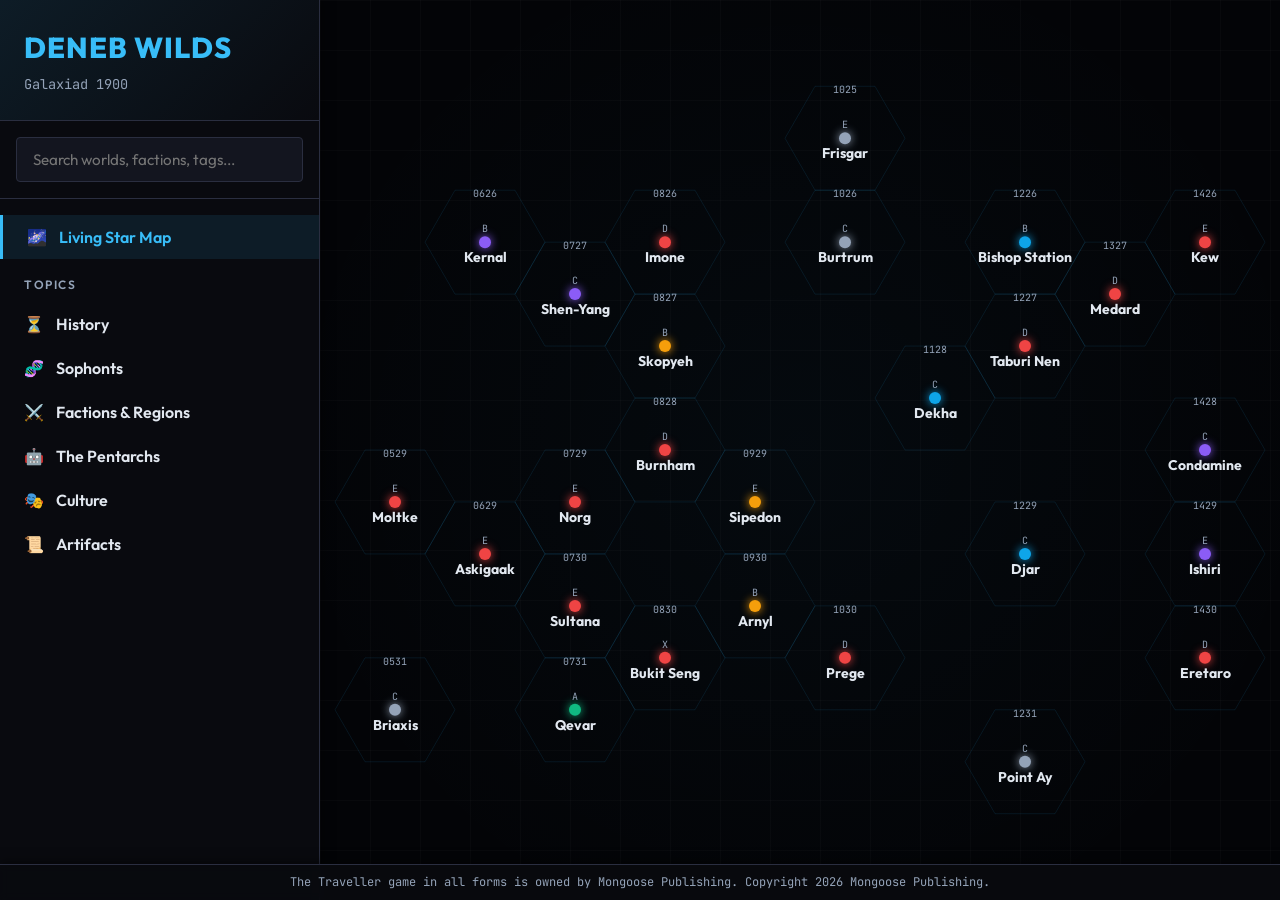
==== index.html @ 8410888a "Update menu behavior, potential fix for mobile scrolling issues" ====
<!DOCTYPE html>
<html lang="en">

<head>
  <meta charset="UTF-8">
  <meta name="viewport" content="width=device-width, initial-scale=1.0">
  <title>Deneb Wilds - Traveller RPG Setting</title>
  <meta name="description"
    content="A macro-level exploratory interface for the Deneb Wilds Galaxiad era setting in Traveller.">
  <link rel="stylesheet" href="css/styles.css">
  <link rel="preconnect" href="https://fonts.googleapis.com">
  <link rel="preconnect" href="https://fonts.gstatic.com" crossorigin>
  <link
    href="https://fonts.googleapis.com/css2?family=Outfit:wght@300;400;600;800&family=JetBrains+Mono:wght@400;700&display=swap"
    rel="stylesheet">
</head>

<body>
  <div id="app" class="app-container">

    <!-- Sidebar Navigation -->
    <nav class="sidebar" id="sidebar">
      <div class="sidebar-header">
        <h1>Deneb Wilds</h1>
        <p class="subtitle">Galaxiad 1900</p>
      </div>

      <div class="search-container">
        <input type="text" id="searchInput" placeholder="Search worlds, factions, tags...">
        <div id="searchResults" class="search-results hidden"></div>
      </div>

      <div class="nav-sections">
        <button class="nav-item active" data-view="map">
          <span class="icon">🌌</span> Living Star Map
        </button>

        <h3 class="nav-heading">Topics</h3>

        <div class="nav-group">
          <button class="nav-item" data-category="History">
            <span class="icon">⏳</span> History
          </button>
          <div class="nav-subitems hidden" id="nav-history"></div>
        </div>

        <div class="nav-group">
          <button class="nav-item" data-category="Sophont">
            <span class="icon">🧬</span> Sophonts
          </button>
          <div class="nav-subitems hidden" id="nav-sophont"></div>
        </div>

        <div class="nav-group">
          <button class="nav-item" data-category="Faction">
            <span class="icon">⚔️</span> Factions & Regions
          </button>
          <div class="nav-subitems hidden" id="nav-faction"></div>
        </div>

        <div class="nav-group">
          <button class="nav-item" data-category="Pentarchy">
            <span class="icon">🤖</span> The Pentarchs
          </button>
          <div class="nav-subitems hidden" id="nav-pentarchy"></div>
        </div>

        <div class="nav-group">
          <button class="nav-item" data-category="Culture">
            <span class="icon">🎭</span> Culture
          </button>
          <div class="nav-subitems hidden" id="nav-culture"></div>
        </div>

        <div class="nav-group">
          <button class="nav-item" data-category="Document">
            <span class="icon">📜</span> Artifacts
          </button>
          <div class="nav-subitems hidden" id="nav-document"></div>
        </div>
      </div>
    </nav>

    <!-- Main Content Area -->
    <main class="content-area">
      <!-- View: Map -->
      <div id="view-map" class="view active">
        <!-- The hex map will be rendered into this container by JS/D3 or Canvas -->
        <div id="map-container">
          <canvas id="hexMapCanvas"></canvas>
          <div id="distant-coreward" class="distant-block hidden">
            <h4>Coreward</h4>
            <div id="list-coreward" class="distant-list"></div>
          </div>
          <div id="distant-rimward" class="distant-block hidden">
            <h4>Rimward</h4>
            <div id="list-rimward" class="distant-list"></div>
          </div>
          <div id="distant-spinward" class="distant-block hidden">
            <h4>Spinward</h4>
            <div id="list-spinward" class="distant-list"></div>
          </div>
          <div id="distant-trailing" class="distant-block hidden">
            <h4>Trailing</h4>
            <div id="list-trailing" class="distant-list"></div>
          </div>
          <div id="map-overlay" class="map-overlay hidden">
            <!-- Used to display quick-ref for a world -->
          </div>
        </div>
      </div>

      <!-- View: Detail Pane -->
      <div id="view-detail" class="view hidden">
        <div class="detail-header">
          <button id="backToMapBtn" class="back-btn">← Back to Map</button>

        </div>
        <div id="detail-content" class="detail-content">
          <!-- Populated dynamically via JS -->
        </div>
      </div>
    </main>

    <!-- Microfilm Reader Modal -->
    <div id="microfilm-modal" class="microfilm-modal hidden">
      <div class="microfilm-backdrop" onclick="closeMicrofilm()"></div>
      <div class="microfilm-content">
        <div class="microfilm-header">
          <h2 id="microfilm-title">Document Title</h2>
          <button id="closeMicrofilmBtn" class="close-btn" onclick="closeMicrofilm()">&times;</button>
        </div>
        <div class="microfilm-body crt-effect" id="microfilm-body">
          <!-- Document content loaded here -->
        </div>
      </div>
    </div>

  </div>

  <!-- Audio Player Modal -->
  <div id="audio-modal" class="microfilm-modal hidden">
    <div class="microfilm-backdrop" onclick="closeAudioArchive()"></div>
    <div class="microfilm-content" style="max-width: 600px;">
      <div class="microfilm-header">
        <h2 id="audio-title">Audio Archive</h2>
        <button id="closeAudioBtn" class="close-btn" onclick="closeAudioArchive()">&times;</button>
      </div>
      <div class="microfilm-body crt-effect"
        style="padding: 2rem; display: flex; flex-direction: column; align-items: center; background-color: #000;">
        <canvas id="oscilloscope" width="500" height="200"
          style="width: 100%; border-radius: 4px; box-shadow: inset 0 0 10px rgba(0,255,0,0.2); margin-bottom: 2rem; background-color: #051005; border: 1px solid rgba(16, 185, 129, 0.3);"></canvas>
        <audio id="audio-player" controls
          style="width: 100%; filter: sepia(100%) hue-rotate(90deg) saturate(300%) contrast(150%);">
          Your browser does not support the audio element.
        </audio>
      </div>
    </div>
  </div>

  <script src="js/app.js"></script>
  <script src="js/map.js"></script>
  <script src="js/ui.js"></script>
  <script src="js/disclaimer.js"></script>
</body>

</html>
---- css/styles.css ----
:root {
    /* Color Palette - Premium Sci-Fi Dark Mode */
    --bg-dark: #090a0f;
    --bg-panel: #13151f;
    --bg-panel-hover: #1e2130;
    --border-color: #2a2e40;

    --text-main: #e2e8f0;
    --text-muted: #94a3b8;
    --text-accent: #38bdf8;

    --color-arnyl: #f59e0b;
    /* Amber/Orange */
    --color-qevar: #10b981;
    /* Emerald/Green */
    --color-dieback: #ef4444;
    /* Red */
    --color-independent: #8b5cf6;
    /* Purple */
    --color-dekha: #0ea5e9;
    /* Light Blue */
    --color-wild: #64748b;
    /* Gray */

    --font-main: 'Outfit', sans-serif;
    --font-mono: 'JetBrains Mono', monospace;

    --transition: all 0.2s ease;
}

* {
    box-sizing: border-box;
    margin: 0;
    padding: 0;
}

body {
    font-family: var(--font-main);
    background-color: var(--bg-dark);
    color: var(--text-main);
    line-height: 1.6;
    overflow: hidden;
    height: 100vh;
    height: 100dvh;
}

/* App Layout */
.app-container {
    display: flex;
    height: 100vh;
    height: 100dvh;
    width: 100vw;
}

/* Sidebar */
.sidebar {
    width: 320px;
    background-color: var(--bg-dark);
    border-right: 1px solid var(--border-color);
    display: flex;
    flex-direction: column;
    overflow-y: auto;
    box-shadow: 2px 0 10px rgba(0, 0, 0, 0.5);
    z-index: 200;
    padding-bottom: 40px;
}

.sidebar-header {
    padding: 1.5rem;
    background: linear-gradient(135deg, rgba(56, 189, 248, 0.1) 0%, rgba(0, 0, 0, 0) 100%);
    border-bottom: 1px solid var(--border-color);
}

.sidebar-header h1 {
    font-size: 1.8rem;
    font-weight: 800;
    color: var(--text-accent);
    letter-spacing: 1px;
    text-transform: uppercase;
}

.subtitle {
    color: var(--text-muted);
    font-family: var(--font-mono);
    font-size: 0.85rem;
    margin-top: 0.25rem;
}

/* Search */
.search-container {
    padding: 1rem;
    border-bottom: 1px solid var(--border-color);
    position: relative;
}

#searchInput {
    width: 100%;
    padding: 0.75rem 1rem;
    background-color: var(--bg-panel);
    border: 1px solid var(--border-color);
    border-radius: 4px;
    color: var(--text-main);
    font-family: var(--font-main);
    font-size: 0.95rem;
    transition: var(--transition);
}

#searchInput:focus {
    outline: none;
    border-color: var(--text-accent);
    box-shadow: 0 0 0 2px rgba(56, 189, 248, 0.2);
}

.search-results {
    position: absolute;
    top: 100%;
    left: 1rem;
    right: 1rem;
    background-color: var(--bg-panel);
    border: 1px solid var(--border-color);
    border-radius: 4px;
    max-height: 300px;
    overflow-y: auto;
    z-index: 50;
    box-shadow: 0 4px 12px rgba(0, 0, 0, 0.5);
}

.search-result-item {
    padding: 0.75rem 1rem;
    cursor: pointer;
    border-bottom: 1px solid var(--border-color);
    color: var(--text-main);
    transition: var(--transition);
    display: flex;
    align-items: center;
    gap: 0.5rem;
}

.search-result-item:last-child {
    border-bottom: none;
}

.search-result-item:hover {
    background-color: var(--bg-panel-hover);
    color: var(--text-accent);
}

/* Navigation Items */
.nav-sections {
    padding: 1rem 0;
}

.nav-heading {
    padding: 1rem 1.5rem 0.5rem;
    font-size: 0.75rem;
    text-transform: uppercase;
    letter-spacing: 1.5px;
    color: var(--text-muted);
    font-weight: 600;
}

.nav-item {
    width: 100%;
    text-align: left;
    background: none;
    border: none;
    padding: 0.75rem 1.5rem;
    color: var(--text-main);
    font-family: var(--font-main);
    font-size: 1rem;
    font-weight: 600;
    cursor: pointer;
    transition: var(--transition);
    display: flex;
    align-items: center;
    gap: 0.75rem;
}

.nav-item:hover {
    background-color: var(--bg-panel-hover);
    color: var(--text-accent);
}

.nav-item.active {
    background-color: rgba(56, 189, 248, 0.1);
    border-left: 3px solid var(--text-accent);
    color: var(--text-accent);
}

.nav-item.active-parent {
    border: 1px solid var(--text-accent);
    color: var(--text-accent);
    border-radius: 4px;
}

.nav-subitems {
    padding-left: 2.5rem;
    display: flex;
    flex-direction: column;
}

.nav-subitem {
    background: none;
    border: none;
    color: var(--text-muted);
    text-align: left;
    padding: 0.5rem 1rem;
    font-family: var(--font-main);
    cursor: pointer;
    font-size: 0.9rem;
    transition: var(--transition);
}

.nav-subitem:hover {
    color: var(--text-main);
    background-color: rgba(255, 255, 255, 0.05);
    border-radius: 4px;
}

.nav-subitem.active {
    color: var(--text-accent);
    background-color: rgba(56, 189, 248, 0.1);
    border-radius: 4px;
}

.hidden {
    display: none !important;
}

/* Main Content Area */
.content-area {
    flex: 1;
    position: relative;
    background-color: #030407;
    /* slight deeper black for the map area */
    background-image:
        radial-gradient(circle at 50% 50%, rgba(56, 189, 248, 0.03) 0%, transparent 80%),
        linear-gradient(rgba(255, 255, 255, 0.02) 1px, transparent 1px),
        linear-gradient(90deg, rgba(255, 255, 255, 0.02) 1px, transparent 1px);
    background-size: 100% 100%, 50px 50px, 50px 50px;
}

.view {
    width: 100%;
    height: 100%;
    overflow-y: auto;
}

/* Canvas Container */
#map-container {
    width: 100%;
    height: 100%;
    position: relative;
    overflow: hidden;
    cursor: grab;
}

#map-container:active {
    cursor: grabbing;
}

#hexMapCanvas {
    position: absolute;
    top: 0;
    left: 0;
    width: 100%;
    height: 100%;
}

/* Map Overlay Detail */
.map-overlay {
    position: absolute;
    top: 2rem;
    right: 2rem;
    width: 350px;
    background: rgba(19, 21, 31, 0.95);
    backdrop-filter: blur(10px);
    border: 1px solid var(--border-color);
    border-radius: 8px;
    padding: 1.5rem;
    box-shadow: 0 10px 30px rgba(0, 0, 0, 0.8);
    animation: slideInRight 0.3s ease forwards;
    z-index: 10;
}

@keyframes slideInRight {
    from {
        opacity: 0;
        transform: translateX(20px);
    }

    to {
        opacity: 1;
        transform: translateX(0);
    }
}

.overlay-close {
    position: absolute;
    top: 1rem;
    right: 1rem;
    background: transparent;
    border: none;
    color: var(--text-muted);
    font-size: 1.5rem;
    cursor: pointer;
    line-height: 1;
    transition: var(--transition);
}

.overlay-close:hover {
    color: var(--text-main);
    transform: scale(1.1);
}

.overlay-title {
    font-size: 1.5rem;
    font-weight: 800;
    margin-bottom: 0.5rem;
    color: var(--text-main);
}

/* Distant Worlds Overlay */
.distant-block {
    position: absolute;
    background: rgba(19, 21, 31, 0.85);
    backdrop-filter: blur(10px);
    border: 1px solid var(--border-color);
    border-radius: 8px;
    padding: 1.5rem;
    box-shadow: 0 10px 30px rgba(0, 0, 0, 0.8);
    pointer-events: auto;
    z-index: 5;
    /* Optional: hide when panning far away */
    transition: opacity 0.2s;
}

.distant-block h4 {
    font-size: 1rem;
    text-transform: uppercase;
    letter-spacing: 1px;
    color: var(--text-muted);
    margin-bottom: 0.75rem;
    border-bottom: 1px solid var(--border-color);
    padding-bottom: 0.5rem;
}

.distant-list {
    display: flex;
    flex-direction: column;
    gap: 0.5rem;
}

.distant-world-btn {
    background: rgba(255, 255, 255, 0.03);
    border: 1px solid var(--border-color);
    color: var(--text-main);
    padding: 0.5rem 1rem;
    border-radius: 4px;
    cursor: pointer;
    font-family: var(--font-main);
    font-size: 0.9rem;
    transition: var(--transition);
    text-align: left;
    display: flex;
    justify-content: space-between;
    align-items: center;
}

.distant-world-btn:hover {
    background: rgba(56, 189, 248, 0.1);
    border-color: var(--text-accent);
    color: var(--text-accent);
}

.distant-world-btn .hex-badge {
    font-family: var(--font-mono);
    font-size: 0.75rem;
    color: var(--text-muted);
}

.distant-group {
    display: flex;
    flex-direction: column;
    background: rgba(255, 255, 255, 0.02);
    border: 1px solid var(--border-color);
    border-radius: 4px;
    padding: 0.5rem;
    transition: var(--transition);
}

.distant-group-header {
    display: flex;
    justify-content: space-between;
    align-items: center;
    gap: 0.5rem;
}

.group-title {
    background: transparent;
    border: none;
    color: var(--text-accent);
    font-family: var(--font-main);
    font-size: 0.95rem;
    font-weight: 600;
    cursor: pointer;
    text-align: left;
    flex-grow: 1;
    padding: 0.2rem;
    transition: var(--transition);
}

.group-title:hover {
    color: #fff;
    text-shadow: 0 0 5px var(--text-accent);
}

.group-toggle {
    background: transparent;
    border: none;
    color: var(--text-muted);
    cursor: pointer;
    font-size: 0.8rem;
    padding: 0.2rem 0.5rem;
    transition: transform 0.2s ease;
}

.group-toggle:hover {
    color: var(--text-main);
}

.distant-group.closed .group-toggle {
    transform: rotate(-90deg);
}

.distant-group-list {
    display: flex;
    flex-direction: column;
    gap: 0.5rem;
    padding-left: 0.5rem;
    margin-top: 0.5rem;
    border-left: 1px dashed rgba(255, 255, 255, 0.1);
}

.distant-group.closed .distant-group-list {
    display: none;
}

.distant-world-btn.nested {
    padding: 0.4rem 0.8rem;
    font-size: 0.85rem;
    background: rgba(255, 255, 255, 0.01);
}

.overlay-uwp {
    font-family: var(--font-mono);
    color: var(--text-accent);
    margin-bottom: 1rem;
    font-size: 0.95rem;
    display: inline-block;
    background: rgba(56, 189, 248, 0.1);
    padding: 0.2rem 0.6rem;
    border-radius: 4px;
}

.overlay-badges {
    display: flex;
    gap: 0.5rem;
    flex-wrap: wrap;
    margin-bottom: 1rem;
}

.badge {
    font-size: 0.75rem;
    text-transform: uppercase;
    padding: 0.2rem 0.5rem;
    border-radius: 4px;
    font-weight: 600;
}

.badge.hazard {
    background-color: rgba(239, 68, 68, 0.2);
    color: #fca5a5;
    border: 1px solid rgba(239, 68, 68, 0.5);
}

.badge.faction {
    background-color: rgba(16, 185, 129, 0.2);
    color: #6ee7b7;
    border: 1px solid rgba(16, 185, 129, 0.5);
}

.overlay-desc {
    color: var(--text-muted);
    font-size: 0.95rem;
    margin-bottom: 1.5rem;
}

.btn-primary {
    display: inline-block;
    background-color: var(--text-accent);
    color: var(--bg-dark);
    border: none;
    padding: 0.6rem 1.2rem;
    border-radius: 4px;
    font-weight: 600;
    cursor: pointer;
    transition: var(--transition);
    width: 100%;
    text-align: center;
}

.btn-primary:hover {
    background-color: #7dd3fc;
    transform: translateY(-1px);
}

/* Detail View */
#detail-content {
    max-width: 800px;
    margin: 0 auto;
    padding: 3rem 2rem;
}

.detail-header {
    display: flex;
    justify-content: space-between;
    align-items: center;
    padding: 1.5rem 2rem;
    background-color: var(--bg-panel);
    border-bottom: 1px solid var(--border-color);
    position: sticky;
    top: 0;
    z-index: 100;
    backdrop-filter: blur(10px);
    background-color: rgba(19, 21, 31, 0.85);
}

.back-btn {
    background: none;
    border: none;
    color: var(--text-muted);
    font-family: var(--font-main);
    font-size: 1rem;
    font-weight: 600;
    cursor: pointer;
    display: flex;
    align-items: center;
    transition: var(--transition);
}

.back-btn:hover {
    color: var(--text-accent);
}

.inline-link {
    color: var(--text-accent);
    text-decoration: none;
    font-weight: 600;
    border-bottom: 1px dashed var(--text-accent);
    transition: var(--transition);
}

.inline-link:hover {
    background-color: rgba(56, 189, 248, 0.1);
    border-bottom: 1px solid var(--text-accent);
}



/* Tag Links */
.tag-link {
    display: inline-block;
    color: var(--text-accent);
    background-color: rgba(56, 189, 248, 0.1);
    padding: 0.1rem 0.4rem;
    border-radius: 4px;
    text-decoration: none;
    font-size: 0.85rem;
    margin: 0.2rem 0.2rem 0 0;
    cursor: pointer;
    transition: var(--transition);
}

.tag-link:hover {
    background-color: var(--text-accent);
    color: var(--bg-dark);
}

/* Article Styling */
.article-title {
    font-size: 2.5rem;
    font-weight: 800;
    color: var(--text-main);
    margin-bottom: 1rem;
}

.article-meta {
    margin-bottom: 2rem;
    display: flex;
    gap: 1rem;
    align-items: center;
    border-bottom: 1px solid var(--border-color);
    padding-bottom: 1rem;
}

.article-content p {
    margin-bottom: 1.5rem;
    font-size: 1.1rem;
    line-height: 1.7;
}

/* Switch styling for reading modes */
.switch {
    position: relative;
    display: inline-block;
    width: 44px;
    height: 24px;
}

.switch input {
    opacity: 0;
    width: 0;
    height: 0;
}

.slider {
    position: absolute;
    cursor: pointer;
    top: 0;
    left: 0;
    right: 0;
    bottom: 0;
    background-color: #ccc;
    transition: .4s;
}

.slider:before {
    position: absolute;
    content: "";
    height: 16px;
    width: 16px;
    left: 4px;
    bottom: 4px;
    background-color: white;
    transition: .4s;
}

input:checked+.slider {
    background-color: var(--text-accent);
}

input:focus+.slider {
    box-shadow: 0 0 1px var(--text-accent);
}

input:checked+.slider:before {
    transform: translateX(20px);
}

.slider.round {
    border-radius: 34px;
}

.slider.round:before {
    border-radius: 50%;
}

.reading-mode-toggle {
    display: flex;
    align-items: center;
    gap: 0.75rem;
}

.mode-label {
    font-size: 0.9rem;
    color: var(--text-muted);
}

/* Microfilm Reader Modal */
.microfilm-modal {
    position: fixed;
    top: 0;
    left: 0;
    width: 100vw;
    height: 100vh;
    z-index: 1000;
    display: flex;
    justify-content: center;
    align-items: center;
}

.microfilm-modal.hidden {
    display: none;
}

.microfilm-backdrop {
    position: absolute;
    top: 0;
    left: 0;
    width: 100%;
    height: 100%;
    background: rgba(0, 0, 0, 0.85);
    backdrop-filter: blur(4px);
}

.microfilm-content {
    position: relative;
    width: 90%;
    max-width: 800px;
    height: 85vh;
    background: #050b14;
    border: 1px solid #38bdf8;
    border-radius: 8px;
    display: flex;
    flex-direction: column;
    box-shadow: 0 0 30px rgba(56, 189, 248, 0.2), inset 0 0 20px rgba(0, 0, 0, 0.8);
    overflow: hidden;
}

.microfilm-header {
    padding: 1rem 1.5rem;
    border-bottom: 1px solid #1e3a8a;
    background: linear-gradient(to right, #0a192f, #050b14);
    display: flex;
    justify-content: space-between;
    align-items: center;
}

.microfilm-header h2 {
    color: #38bdf8;
    font-family: var(--font-mono);
    font-size: 1.25rem;
    margin: 0;
    text-transform: uppercase;
    letter-spacing: 1px;
}

.microfilm-header .close-btn {
    background: none;
    border: none;
    color: var(--text-muted);
    font-size: 2rem;
    line-height: 1;
    cursor: pointer;
    transition: color 0.2s;
}

.microfilm-header .close-btn:hover {
    color: #ef4444;
}

.microfilm-body {
    flex: 1;
    padding: 2rem 3rem;
    overflow-y: auto;
    color: #a5f3fc;
    font-family: var(--font-mono);
}

/* CRT Effect for Microfilm */
.crt-effect {
    position: relative;
    background-color: #020617;
}

.crt-effect::before {
    content: " ";
    display: block;
    position: absolute;
    top: 0;
    left: 0;
    bottom: 0;
    right: 0;
    background: linear-gradient(rgba(18, 16, 16, 0) 50%, rgba(0, 0, 0, 0.25) 50%), linear-gradient(90deg, rgba(255, 0, 0, 0.06), rgba(0, 255, 0, 0.02), rgba(0, 0, 255, 0.06));
    z-index: 2;
    background-size: 100% 4px, 6px 100%;
    pointer-events: none;
}

.crt-effect::after {
    content: " ";
    display: block;
    position: absolute;
    top: 0;
    left: 0;
    bottom: 0;
    right: 0;
    background: radial-gradient(circle, rgba(0, 0, 0, 0) 60%, rgba(0, 0, 0, 0.6) 100%);
    pointer-events: none;
    z-index: 2;
}

/* Specific styling for the document contents */
.artifact-document h2 {
    margin-bottom: 0.5rem;
    color: #7dd3fc;
    text-shadow: 0 0 5px rgba(125, 211, 252, 0.5);
    font-family: var(--font-main);
}

.artifact-document h3 {
    margin-bottom: 0.5rem;
    color: #38bdf8;
    font-family: var(--font-mono);
    font-size: 1.1rem;
}

.artifact-document hr {
    border-color: #1e3a8a;
    margin: 1.5rem 0;
    opacity: 0.5;
    border-style: dashed;
}

.artifact-entry {
    margin-bottom: 2rem;
}

.artifact-audio-note {
    color: #818cf8;
    font-size: 0.9em;
    margin-bottom: 1rem;
    font-style: italic;
}

.artifact-document p {
    line-height: 1.7;
    margin-bottom: 1rem;
    text-shadow: 0 0 2px rgba(165, 243, 252, 0.3);
    font-family: var(--font-main);
    font-size: 1.05rem;
}

/* Footer injected by disclaimer.js */
.footer {
    position: fixed;
    bottom: 0px;
    left: 0;
    width: 100%;
    text-align: center;
    padding: 0.5rem;
    font-size: 0.75rem;
    font-family: var(--font-mono);
    color: var(--text-muted);
    background-color: rgba(9, 10, 15, 0.9);
    backdrop-filter: blur(4px);
    z-index: 1000;
    border-top: 1px solid var(--border-color);
    box-shadow: 0 -2px 10px rgba(0, 0, 0, 0.5);
}

/* Mobile Responsive Layout */
@media (max-width: 900px) {
    .app-container {
        flex-direction: column;
    }

    .sidebar {
        width: 100%;
        height: auto;
        border-right: none;
        border-bottom: 1px solid var(--border-color);
        padding-bottom: 0px;
        /* Remove padding added for desktop footer */
        box-shadow: 0 2px 10px rgba(0, 0, 0, 0.5);
        overflow: visible;
        /* Prevent clipping of dropdown menus */
    }

    .sidebar-header {
        padding: 1rem;
        display: flex;
        justify-content: space-between;
        align-items: center;
    }

    .sidebar-header .subtitle {
        margin-top: 0;
    }

    .search-container {
        padding: 0.5rem 1rem;
    }

    .nav-sections {
        display: flex;
        flex-wrap: nowrap;
        /* Keep on a single line */
        padding: 0.5rem;
        gap: 0.25rem;
        overflow: visible;
        justify-content: space-between;
    }

    .nav-heading {
        display: none;
        /* Hide heading on mobile to save space */
    }

    .nav-group {
        flex: 1 1 auto;
        position: relative;
    }

    .nav-item {
        padding: 0.5rem;
        font-size: 0.85rem;
        justify-content: center;
        border-radius: 4px;
        white-space: nowrap;
        width: 100%;
        gap: 0;
    }

    .nav-item .icon {
        display: none;
        /* Hide icons initially on mobile for space */
    }

    .nav-item.active {
        border-left: none;
        border-bottom: 3px solid var(--text-accent);
    }

    .nav-subitems {
        padding-left: 0;
        position: absolute;
        top: 100%;
        left: 0;
        min-width: 200px;
        background: var(--bg-panel);
        border: 1px solid var(--border-color);
        border-radius: 4px;
        box-shadow: 0 4px 12px rgba(0, 0, 0, 0.5);
        z-index: 200;
    }

    /* Prevent edge bleeding for the right-most dropdowns */
    .nav-group:nth-last-child(1) .nav-subitems,
    .nav-group:nth-last-child(2) .nav-subitems {
        left: auto;
        right: 0;
    }

    .nav-subitem {
        padding: 0.75rem 1rem;
        border-bottom: 1px solid var(--border-color);
    }

    .nav-subitem:last-child {
        border-bottom: none;
    }

    .content-area {
        flex: 1;
        min-height: 0;
    }

    .map-overlay {
        right: 1rem;
        top: 1rem;
        width: calc(100% - 2rem);
    }

    .distant-block {
        /* On narrow screens, they might overlap poorly if we don't scale the map 
           or limit their width, but JS pins them to world coords now. */
        padding: 1rem;
    }

    .detail-header {
        padding: 1rem;
        flex-direction: column;
        align-items: flex-start;
        gap: 1rem;
    }

    #detail-content {
        padding: 1.5rem 1rem 6rem;
        /* Add more bottom padding for footer and safe area */
        padding-bottom: calc(6rem + env(safe-area-inset-bottom));
    }

    .article-title {
        font-size: 1.8rem;
    }
}

/* Very Small Mobile Screens */
@media (max-width: 500px) {
    .nav-sections {
        gap: 0;
    }

    .nav-item {
        font-size: 0;
        /* Hide text, leaving only the icon */
        padding: 0.5rem 0.25rem;
    }

    .nav-item .icon {
        display: inline-block;
        font-size: 1.25rem;
        /* Make icon visible again */
        margin: 0;
    }
}
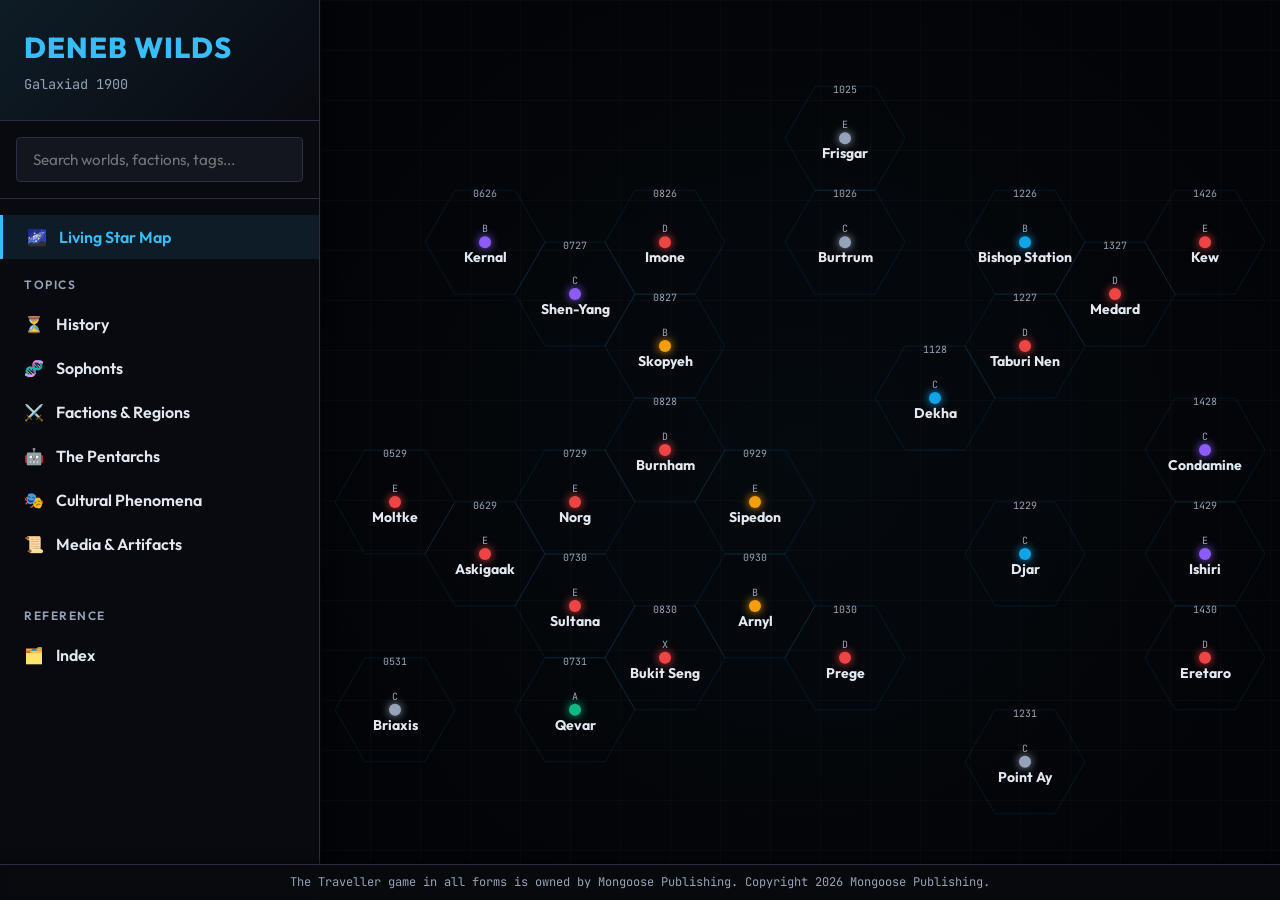
==== commit 0f31c43e: "Added article index" ====
--- a/index.html
+++ b/index.html
@@ -67,17 +67,23 @@
 
         <div class="nav-group">
           <button class="nav-item" data-category="Culture">
-            <span class="icon">🎭</span> Culture
+            <span class="icon">🎭</span> Cultural Phenomena
           </button>
           <div class="nav-subitems hidden" id="nav-culture"></div>
         </div>
 
         <div class="nav-group">
           <button class="nav-item" data-category="Document">
-            <span class="icon">📜</span> Artifacts
+            <span class="icon">📜</span> Media & Artifacts
           </button>
           <div class="nav-subitems hidden" id="nav-document"></div>
         </div>
+
+        <h3 class="nav-heading" style="margin-top: 1.5rem;">Reference</h3>
+
+        <button class="nav-item" data-view="index" id="nav-index-btn">
+          <span class="icon">🗂️</span> Index
+        </button>
       </div>
     </nav>
 
@@ -147,13 +153,61 @@
         <button id="closeAudioBtn" class="close-btn" onclick="closeAudioArchive()">&times;</button>
       </div>
       <div class="microfilm-body crt-effect"
-        style="padding: 2rem; display: flex; flex-direction: column; align-items: center; background-color: #000;">
-        <canvas id="oscilloscope" width="500" height="200"
-          style="width: 100%; border-radius: 4px; box-shadow: inset 0 0 10px rgba(0,255,0,0.2); margin-bottom: 2rem; background-color: #051005; border: 1px solid rgba(16, 185, 129, 0.3);"></canvas>
-        <audio id="audio-player" controls
-          style="width: 100%; filter: sepia(100%) hue-rotate(90deg) saturate(300%) contrast(150%);">
-          Your browser does not support the audio element.
-        </audio>
+        style="display: flex; flex-direction: column; align-items: center; background-color: #000; overflow-y: auto;">
+
+        <!-- Sticky Audio Header Container -->
+        <div id="audio-sticky-header" class="audio-sticky-header">
+          <canvas id="oscilloscope" width="500" height="200"
+            style="width: 100%; border-radius: 4px; box-shadow: inset 0 0 10px rgba(0,255,0,0.2); margin-bottom: 2rem; background-color: #051005; border: 1px solid rgba(16, 185, 129, 0.3); flex-shrink: 0; transition: height 0.3s ease;"></canvas>
+          <audio id="audio-player" controls
+            style="width: 100%; filter: sepia(100%) hue-rotate(90deg) saturate(300%) contrast(150%); flex-shrink: 0;">
+            Your browser does not support the audio element.
+          </audio>
+          <div id="audio-subtext-tabs-container" style="width: 100%; margin-top: 1.5rem; display: none;">
+            <div id="audio-subtext-tabs"
+              style="display: flex; gap: 0.5rem; border-bottom: 1px solid rgba(16, 185, 129, 0.3); padding-bottom: 0.5rem; overflow-x: auto;">
+            </div>
+          </div>
+        </div>
+
+        <!-- Scrollable Subtext Content -->
+        <div id="audio-subtext-container" style="width: 100%; padding: 0 2rem 2rem 2rem; display: none;">
+          <div id="audio-subtext-content"
+            style="color: var(--text-color); font-size: 0.95rem; line-height: 1.5; white-space: pre-wrap; margin-top: 1rem;">
+          </div>
+        </div>
+      </div>
+    </div>
+  </div>
+
+  <!-- Image Viewer Modal -->
+  <div id="image-modal" class="microfilm-modal hidden">
+    <div class="microfilm-backdrop" onclick="closeImageArchive()"></div>
+    <div class="microfilm-content" style="max-width: 600px;">
+      <div class="microfilm-header">
+        <h2 id="image-title">Image Archive</h2>
+        <button id="closeImageBtn" class="close-btn" onclick="closeImageArchive()">&times;</button>
+      </div>
+      <div class="microfilm-body crt-effect"
+        style="display: flex; flex-direction: column; align-items: center; background-color: #000; overflow-y: auto;">
+
+        <!-- Sticky Image Header Container -->
+        <div id="image-sticky-header" class="image-sticky-header">
+          <img id="image-viewer" src="" alt="Viewed Image"
+            style="width: 100%; border-radius: 4px; box-shadow: inset 0 0 10px rgba(0,255,0,0.2); background-color: #051005; border: 1px solid rgba(16, 185, 129, 0.3); flex-shrink: 0; object-fit: contain; transition: max-height 0.3s ease;">
+          <div id="image-subtext-tabs-container" style="width: 100%; margin-top: 1.5rem; display: none;">
+            <div id="image-subtext-tabs"
+              style="display: flex; gap: 0.5rem; border-bottom: 1px solid rgba(16, 185, 129, 0.3); padding-bottom: 0.5rem; overflow-x: auto;">
+            </div>
+          </div>
+        </div>
+
+        <!-- Scrollable Subtext Content -->
+        <div id="image-subtext-container" style="width: 100%; padding: 0 2rem 2rem 2rem; display: none;">
+          <div id="image-subtext-content"
+            style="color: var(--text-color); font-size: 0.95rem; line-height: 1.5; white-space: pre-wrap; margin-top: 1rem;">
+          </div>
+        </div>
       </div>
     </div>
   </div>
--- a/css/styles.css
+++ b/css/styles.css
@@ -764,7 +764,7 @@
     background-color: #020617;
 }
 
-.crt-effect::before {
+.microfilm-content::before {
     content: " ";
     display: block;
     position: absolute;
@@ -773,12 +773,12 @@
     bottom: 0;
     right: 0;
     background: linear-gradient(rgba(18, 16, 16, 0) 50%, rgba(0, 0, 0, 0.25) 50%), linear-gradient(90deg, rgba(255, 0, 0, 0.06), rgba(0, 255, 0, 0.02), rgba(0, 0, 255, 0.06));
-    z-index: 2;
+    z-index: 10;
     background-size: 100% 4px, 6px 100%;
     pointer-events: none;
 }
 
-.crt-effect::after {
+.microfilm-content::after {
     content: " ";
     display: block;
     position: absolute;
@@ -788,7 +788,51 @@
     right: 0;
     background: radial-gradient(circle, rgba(0, 0, 0, 0) 60%, rgba(0, 0, 0, 0.6) 100%);
     pointer-events: none;
-    z-index: 2;
+    z-index: 10;
+}
+
+/* Audio Sticky Header */
+.audio-sticky-header {
+    width: 100%;
+    padding: 2rem 2rem 1rem 2rem;
+    background-color: #000;
+}
+
+@media (min-width: 900px) {
+    .audio-sticky-header {
+        position: sticky;
+        top: 0;
+        z-index: 100;
+        border-bottom: 1px solid rgba(16, 185, 129, 0.1);
+        padding-top: 1rem;
+    }
+    
+    #oscilloscope {
+        height: 100px !important;
+        margin-bottom: 1rem !important;
+    }
+}
+
+/* Image Sticky Header */
+.image-sticky-header {
+    width: 100%;
+    padding: 2rem 2rem 1rem 2rem;
+    background-color: #000;
+}
+
+@media (min-width: 900px) {
+    .image-sticky-header {
+        position: sticky;
+        top: 0;
+        z-index: 100;
+        border-bottom: 1px solid rgba(16, 185, 129, 0.1);
+        padding-top: 1rem;
+    }
+
+    #image-viewer {
+        max-height: 280px !important;
+        object-fit: contain;
+    }
 }
 
 /* Specific styling for the document contents */
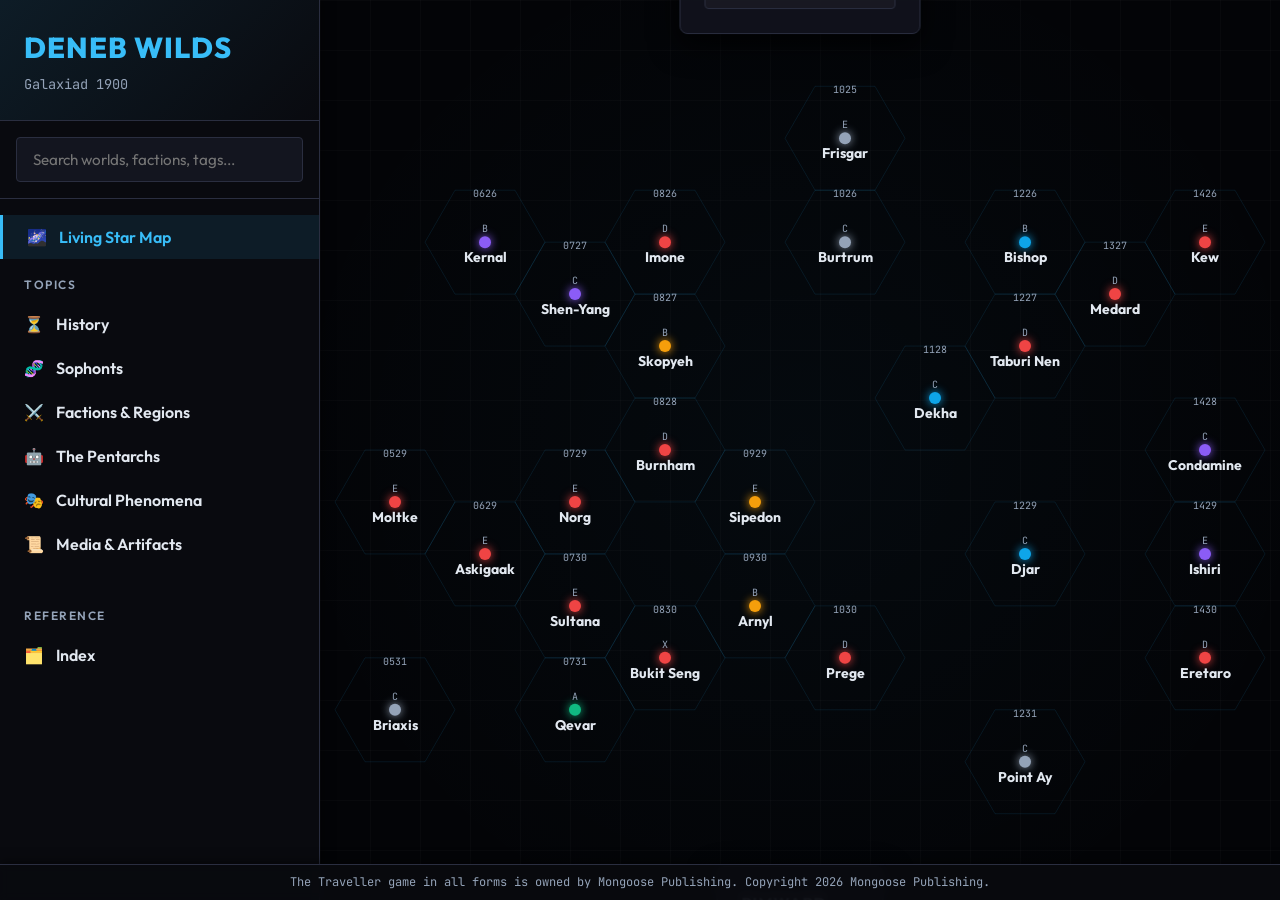
==== commit f7ff77fd: "Added zoom controls to image viewer" ====
--- a/index.html
+++ b/index.html
@@ -31,58 +31,58 @@
       </div>
 
       <div class="nav-sections">
-        <button class="nav-item active" data-view="map">
-          <span class="icon">🌌</span> Living Star Map
+        <button class="nav-item active" data-view="map" title="Living Star Map">
+          <span class="icon">🌌</span><span class="nav-label"> Living Star Map</span>
         </button>
 
         <h3 class="nav-heading">Topics</h3>
 
         <div class="nav-group">
-          <button class="nav-item" data-category="History">
-            <span class="icon">⏳</span> History
+          <button class="nav-item" data-category="History" title="History">
+            <span class="icon">⏳</span><span class="nav-label"> History</span>
           </button>
           <div class="nav-subitems hidden" id="nav-history"></div>
         </div>
 
         <div class="nav-group">
-          <button class="nav-item" data-category="Sophont">
-            <span class="icon">🧬</span> Sophonts
+          <button class="nav-item" data-category="Sophont" title="Sophonts">
+            <span class="icon">🧬</span><span class="nav-label"> Sophonts</span>
           </button>
           <div class="nav-subitems hidden" id="nav-sophont"></div>
         </div>
 
         <div class="nav-group">
           <button class="nav-item" data-category="Faction">
-            <span class="icon">⚔️</span> Factions & Regions
+            <span class="icon">⚔️</span><span class="nav-label"> Factions & Regions</span>
           </button>
           <div class="nav-subitems hidden" id="nav-faction"></div>
         </div>
 
         <div class="nav-group">
-          <button class="nav-item" data-category="Pentarchy">
-            <span class="icon">🤖</span> The Pentarchs
+          <button class="nav-item" data-category="Pentarchy" title="The Pentarchs">
+            <span class="icon">🤖</span><span class="nav-label"> The Pentarchs</span>
           </button>
           <div class="nav-subitems hidden" id="nav-pentarchy"></div>
         </div>
 
         <div class="nav-group">
-          <button class="nav-item" data-category="Culture">
-            <span class="icon">🎭</span> Cultural Phenomena
+          <button class="nav-item" data-category="Culture" title="Cultural Phenomena">
+            <span class="icon">🎭</span><span class="nav-label"> Cultural Phenomena</span>
           </button>
           <div class="nav-subitems hidden" id="nav-culture"></div>
         </div>
 
         <div class="nav-group">
           <button class="nav-item" data-category="Document">
-            <span class="icon">📜</span> Media & Artifacts
+            <span class="icon">📜</span><span class="nav-label"> Media & Artifacts</span>
           </button>
           <div class="nav-subitems hidden" id="nav-document"></div>
         </div>
 
         <h3 class="nav-heading" style="margin-top: 1.5rem;">Reference</h3>
 
-        <button class="nav-item" data-view="index" id="nav-index-btn">
-          <span class="icon">🗂️</span> Index
+        <button class="nav-item" data-view="index" id="nav-index-btn" title="Index">
+          <span class="icon">🗂️</span><span class="nav-label"> Index</span>
         </button>
       </div>
     </nav>
@@ -193,8 +193,17 @@
 
         <!-- Sticky Image Header Container -->
         <div id="image-sticky-header" class="image-sticky-header">
-          <img id="image-viewer" src="" alt="Viewed Image"
-            style="width: 100%; border-radius: 4px; box-shadow: inset 0 0 10px rgba(0,255,0,0.2); background-color: #051005; border: 1px solid rgba(16, 185, 129, 0.3); flex-shrink: 0; object-fit: contain; transition: max-height 0.3s ease;">
+          <!-- Zoom controls -->
+          <div class="image-zoom-controls">
+            <button class="zoom-btn" onclick="imageZoomIn()" title="Zoom In">＋</button>
+            <button class="zoom-btn" onclick="imageZoomReset()" title="Reset Zoom">⟲</button>
+            <button class="zoom-btn" onclick="imageZoomOut()" title="Zoom Out">－</button>
+            <span id="image-zoom-label" class="zoom-label">100%</span>
+          </div>
+          <!-- Pan/zoom clip area -->
+          <div id="image-zoom-container" class="image-zoom-container">
+            <img id="image-viewer" src="" alt="Viewed Image" class="image-viewer-img" draggable="false">
+          </div>
           <div id="image-subtext-tabs-container" style="width: 100%; margin-top: 1.5rem; display: none;">
             <div id="image-subtext-tabs"
               style="display: flex; gap: 0.5rem; border-bottom: 1px solid rgba(16, 185, 129, 0.3); padding-bottom: 0.5rem; overflow-x: auto;">
--- a/css/styles.css
+++ b/css/styles.css
@@ -828,11 +828,72 @@
         border-bottom: 1px solid rgba(16, 185, 129, 0.1);
         padding-top: 1rem;
     }
-
-    #image-viewer {
-        max-height: 280px !important;
-        object-fit: contain;
-    }
+}
+
+/* Zoom control toolbar */
+.image-zoom-controls {
+    display: flex;
+    align-items: center;
+    gap: 0.5rem;
+    margin-bottom: 0.75rem;
+}
+
+.zoom-btn {
+    background: rgba(16, 185, 129, 0.12);
+    border: 1px solid rgba(16, 185, 129, 0.4);
+    color: rgb(16, 185, 129);
+    font-size: 1.1rem;
+    line-height: 1;
+    padding: 0.3rem 0.65rem;
+    border-radius: 4px;
+    cursor: pointer;
+    transition: background 0.15s, color 0.15s;
+    font-family: var(--font-mono);
+}
+
+.zoom-btn:hover {
+    background: rgba(16, 185, 129, 0.28);
+    color: #fff;
+}
+
+.zoom-label {
+    font-family: var(--font-mono);
+    font-size: 0.8rem;
+    color: rgba(16, 185, 129, 0.7);
+    min-width: 3rem;
+    text-align: right;
+    user-select: none;
+}
+
+/* The clipping viewport for pan/zoom */
+.image-zoom-container {
+    width: 100%;
+    height: 360px;
+    overflow: hidden;
+    position: relative;
+    border-radius: 4px;
+    border: 1px solid rgba(16, 185, 129, 0.3);
+    background-color: #051005;
+    box-shadow: inset 0 0 10px rgba(0, 255, 0, 0.1);
+    cursor: grab;
+    touch-action: none;
+    flex-shrink: 0;
+}
+
+.image-zoom-container:active {
+    cursor: grabbing;
+}
+
+/* The actual image, transformed for zoom/pan */
+.image-viewer-img {
+    display: block;
+    width: 100%;
+    height: 100%;
+    object-fit: contain;
+    transform-origin: center center;
+    user-select: none;
+    -webkit-user-drag: none;
+    pointer-events: none; /* Let the container handle pointer events */
 }
 
 /* Specific styling for the document contents */
@@ -959,7 +1020,7 @@
 
     .nav-item .icon {
         display: none;
-        /* Hide icons initially on mobile for space */
+        /* Icons hidden on wide horizontal nav; labels visible */
     }
 
     .nav-item.active {
@@ -1031,6 +1092,24 @@
     }
 }
 
+/* Medium-width: hide text labels, show icons only */
+@media (max-width: 750px) {
+    .nav-item .nav-label {
+        display: none;
+    }
+
+    .nav-item .icon {
+        display: inline-block;
+        font-size: 1.3rem;
+        margin: 0;
+    }
+
+    .nav-item {
+        padding: 0.5rem 0.35rem;
+        gap: 0;
+    }
+}
+
 /* Very Small Mobile Screens */
 @media (max-width: 500px) {
     .nav-sections {
@@ -1038,15 +1117,10 @@
     }
 
     .nav-item {
-        font-size: 0;
-        /* Hide text, leaving only the icon */
-        padding: 0.5rem 0.25rem;
+        padding: 0.4rem 0.2rem;
     }
 
     .nav-item .icon {
-        display: inline-block;
-        font-size: 1.25rem;
-        /* Make icon visible again */
-        margin: 0;
+        font-size: 1.15rem;
     }
 }
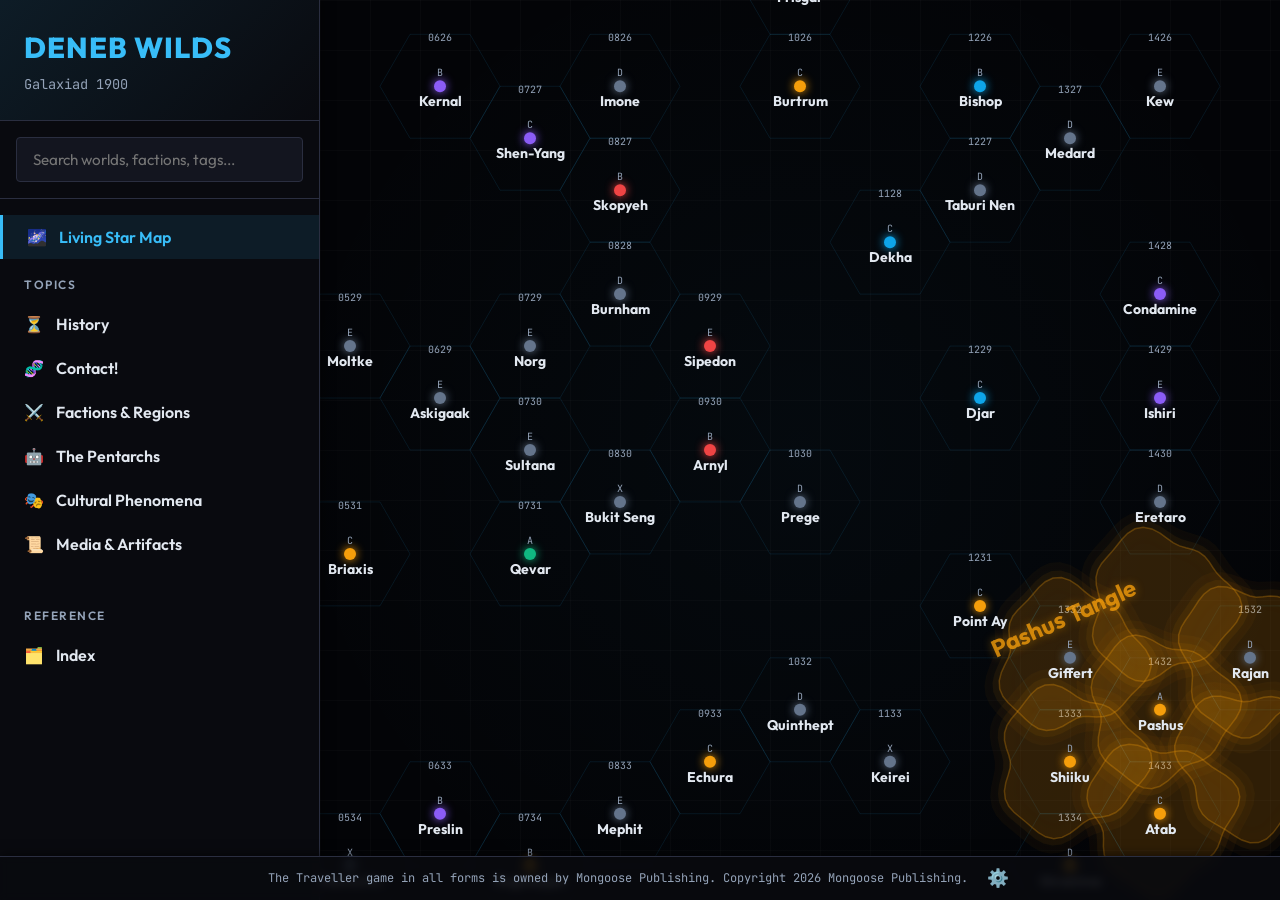
==== commit 907ada15: "Added toggle to suspend animation" ====
--- a/index.html
+++ b/index.html
@@ -46,7 +46,7 @@
 
         <div class="nav-group">
           <button class="nav-item" data-category="Sophont" title="Sophonts">
-            <span class="icon">🧬</span><span class="nav-label"> Sophonts</span>
+            <span class="icon">🧬</span><span class="nav-label"> Contact!</span>
           </button>
           <div class="nav-subitems hidden" id="nav-sophont"></div>
         </div>
@@ -85,6 +85,7 @@
           <span class="icon">🗂️</span><span class="nav-label"> Index</span>
         </button>
       </div>
+
     </nav>
 
     <!-- Main Content Area -->
@@ -221,6 +222,26 @@
     </div>
   </div>
 
+  <!-- Settings Modal -->
+  <div id="settings-modal" class="microfilm-modal hidden">
+    <div class="microfilm-backdrop" onclick="closeSettings()"></div>
+    <div class="microfilm-content" style="max-width: 400px; height: auto;">
+      <div class="microfilm-header">
+        <h2 id="settings-title" style="color: var(--text-main);">Settings</h2>
+        <button id="closeSettingsBtn" class="close-btn" onclick="closeSettings()">&times;</button>
+      </div>
+      <div class="microfilm-body crt-effect" style="padding: 2rem; overflow: hidden;">
+        <div class="setting-row" style="display: flex; justify-content: space-between; align-items: center;">
+          <span style="font-size: 1.1rem; color: var(--text-accent); font-family: var(--font-main);">Animations</span>
+          <label class="switch">
+            <input type="checkbox" id="toggle-animations" checked onchange="toggleAnimations(this.checked)">
+            <span class="slider round"></span>
+          </label>
+        </div>
+      </div>
+    </div>
+  </div>
+
   <script src="js/app.js"></script>
   <script src="js/map.js"></script>
   <script src="js/ui.js"></script>
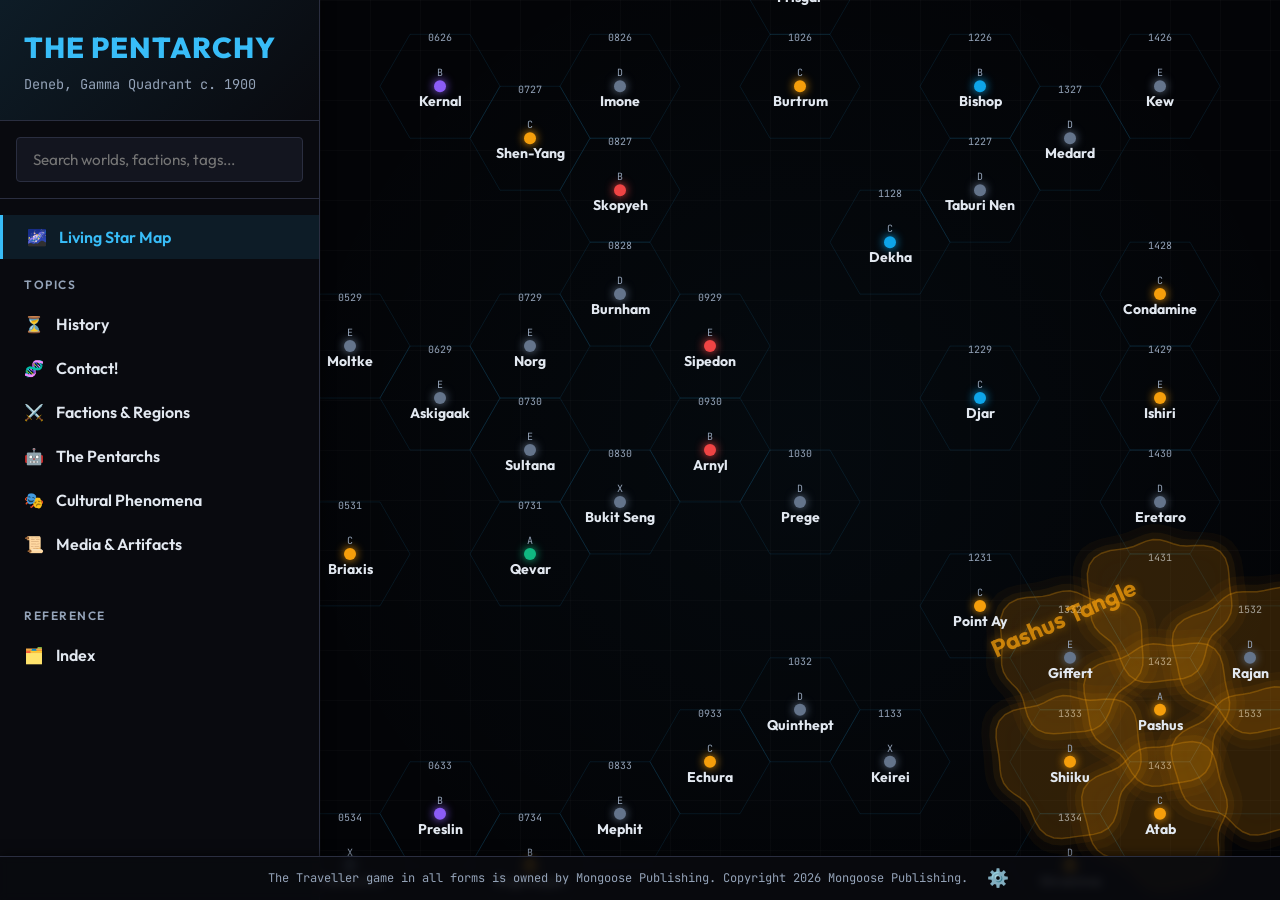
==== commit 9c3214c8: "Updated page title" ====
--- a/index.html
+++ b/index.html
@@ -4,9 +4,9 @@
 <head>
   <meta charset="UTF-8">
   <meta name="viewport" content="width=device-width, initial-scale=1.0">
-  <title>Deneb Wilds - Traveller RPG Setting</title>
+  <title>Pentarchy Data Explorer</title>
   <meta name="description"
-    content="A macro-level exploratory interface for the Deneb Wilds Galaxiad era setting in Traveller.">
+    content="Exploratory interface for an aprocryphal Deneb Wilds Galaxiad era setting in Traveller.">
   <link rel="stylesheet" href="css/styles.css">
   <link rel="preconnect" href="https://fonts.googleapis.com">
   <link rel="preconnect" href="https://fonts.gstatic.com" crossorigin>
@@ -21,8 +21,8 @@
     <!-- Sidebar Navigation -->
     <nav class="sidebar" id="sidebar">
       <div class="sidebar-header">
-        <h1>Deneb Wilds</h1>
-        <p class="subtitle">Galaxiad 1900</p>
+        <h1>The Pentarchy</h1>
+        <p class="subtitle">Deneb, Gamma Quadrant c. 1900</p>
       </div>
 
       <div class="search-container">
